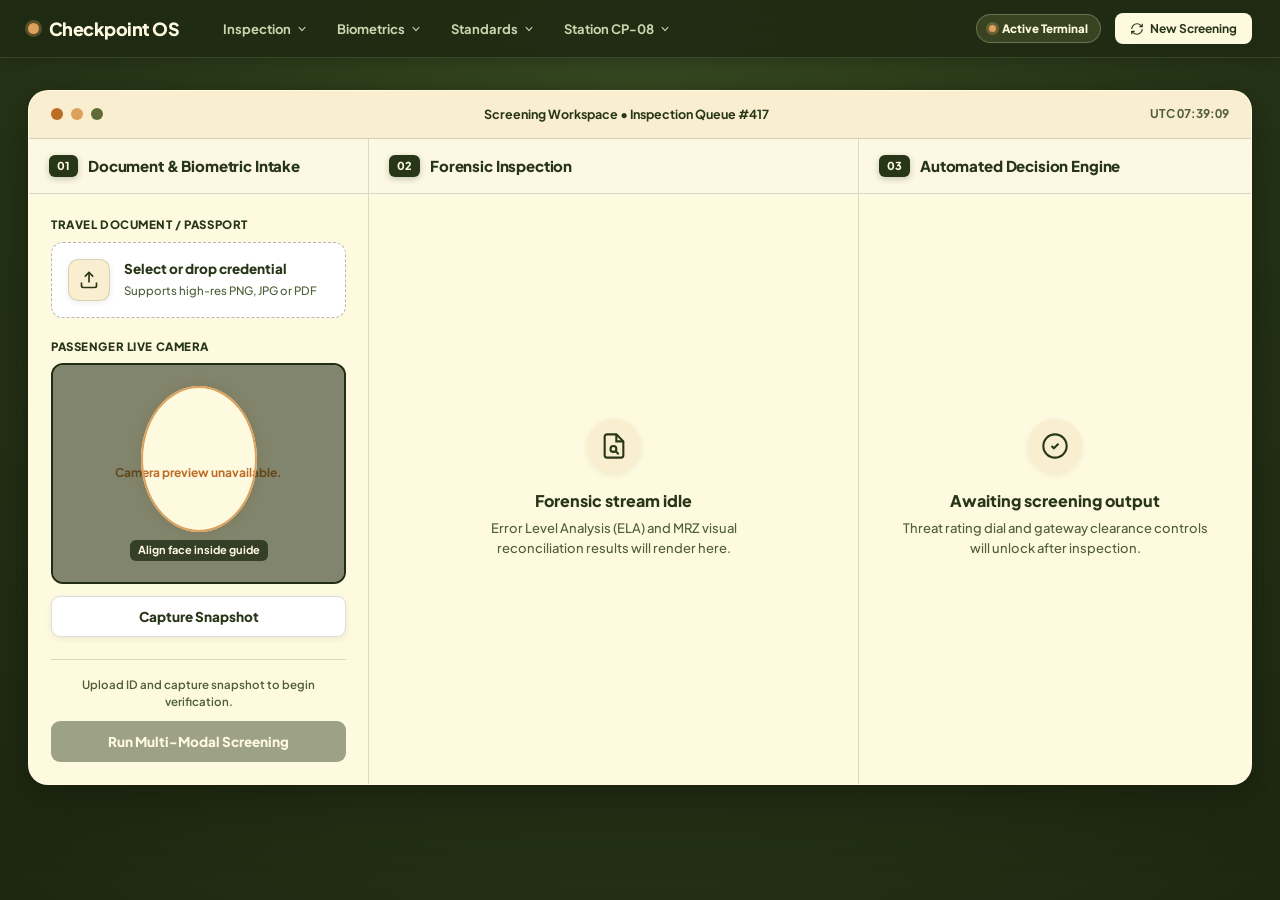
==== Frontend/index.html @ 9aca2817 "feat: initial commit for checkpointOS" ====
<!DOCTYPE html>
<html lang="en">
<head>
<meta charset="UTF-8" />
<meta name="viewport" content="width=device-width, initial-scale=1.0" />
<title>Checkpoint Identity &amp; Screening Terminal</title>
<link rel="preconnect" href="https://fonts.googleapis.com">
<link rel="preconnect" href="https://fonts.gstatic.com" crossorigin>
<link href="https://fonts.googleapis.com/css2?family=Plus+Jakarta+Sans:wght@400;500;600;700;800&display=swap" rel="stylesheet">
<link rel="stylesheet" href="style.css" />
</head>
<body>

<!-- Apple-Style Navigation Tailored to Identity Screening -->
<header class="mac-navbar">
  <div class="nav-wrapper">
    <div class="nav-left">
      <div class="terminal-brand">
        <span class="brand-badge-dot"></span>
        <span class="brand-title">Checkpoint OS</span>
      </div>

      <nav class="project-nav" aria-label="Terminal Modules">
        <!-- Dropdown 1: Inspection Engines -->
        <div class="menu-item has-flyout">
          <button class="menu-trigger" type="button">
            Inspection
            <svg class="chevron" viewBox="0 0 20 20" fill="currentColor"><path fill-rule="evenodd" d="M5.23 7.21a.75.75 0 011.06.02L10 11.168l3.71-3.938a.75.75 0 111.08 1.04l-4.25 4.5a.75.75 0 01-1.08 0l-4.25-4.5a.75.75 0 01.02-1.06z" clip-rule="evenodd" /></svg>
          </button>
          <div class="flyout-card">
            <div class="flyout-row">
              <span class="icon-tag blue">ELA</span>
              <div>
                <strong>Error Level Analysis</strong>
                <p>Detect image splicing &amp; copy-move anomalies</p>
              </div>
            </div>
            <div class="flyout-row">
              <span class="icon-tag purple">OCR</span>
              <div>
                <strong>Field Extraction</strong>
                <p>Printed text vs. MRZ visual match</p>
              </div>
            </div>
          </div>
        </div>

        <!-- Dropdown 2: Biometrics & Devices -->
        <div class="menu-item has-flyout">
          <button class="menu-trigger" type="button">
            Biometrics
            <svg class="chevron" viewBox="0 0 20 20" fill="currentColor"><path fill-rule="evenodd" d="M5.23 7.21a.75.75 0 011.06.02L10 11.168l3.71-3.938a.75.75 0 111.08 1.04l-4.25 4.5a.75.75 0 01-1.08 0l-4.25-4.5a.75.75 0 01.02-1.06z" clip-rule="evenodd" /></svg>
          </button>
          <div class="flyout-card">
            <div class="flyout-row">
              <span class="icon-tag green">FAC</span>
              <div>
                <strong>Face Matching 1:1</strong>
                <p>Vector distance comparison to ID photo</p>
              </div>
            </div>
            <div class="flyout-row">
              <span class="icon-tag amber">CAM</span>
              <div>
                <strong>Optical Sensor</strong>
                <p>Live passenger feed &amp; guide overlay</p>
              </div>
            </div>
          </div>
        </div>

        <!-- Dropdown 3: Checkpoint Standards -->
        <div class="menu-item has-flyout">
          <button class="menu-trigger" type="button">
            Standards
            <svg class="chevron" viewBox="0 0 20 20" fill="currentColor"><path fill-rule="evenodd" d="M5.23 7.21a.75.75 0 011.06.02L10 11.168l3.71-3.938a.75.75 0 111.08 1.04l-4.25 4.5a.75.75 0 01-1.08 0l-4.25-4.5a.75.75 0 01.02-1.06z" clip-rule="evenodd" /></svg>
          </button>
          <div class="flyout-card">
            <div class="flyout-row">
              <div>
                <strong>ICAO 9303 Verification</strong>
                <p>Document structure &amp; checksum compliance</p>
              </div>
            </div>
            <div class="flyout-row">
              <div>
                <strong>Interpol Dial-In</strong>
                <p>Stolen/Lost travel document lookup simulator</p>
              </div>
            </div>
          </div>
        </div>

        <!-- Dropdown 4: Terminal Diagnostics -->
        <div class="menu-item has-flyout">
          <button class="menu-trigger" type="button">
            Station CP-08
            <svg class="chevron" viewBox="0 0 20 20" fill="currentColor"><path fill-rule="evenodd" d="M5.23 7.21a.75.75 0 011.06.02L10 11.168l3.71-3.938a.75.75 0 111.08 1.04l-4.25 4.5a.75.75 0 01-1.08 0l-4.25-4.5a.75.75 0 01.02-1.06z" clip-rule="evenodd" /></svg>
          </button>
          <div class="flyout-card">
            <div class="flyout-row">
              <div>
                <strong>Latency &amp; Engine Status</strong>
                <p>All client-side analysis heuristics ready</p>
              </div>
            </div>
          </div>
        </div>
      </nav>
    </div>

    <!-- Right-aligned System State -->
    <div class="nav-right">
      <span class="live-status"><span class="dot-pulse"></span> Active Terminal</span>
      <button id="resetBtn" class="mac-icon-btn" type="button">
        <svg viewBox="0 0 24 24" width="14" height="14" fill="none" stroke="currentColor" stroke-width="2"><path d="M3 12a9 9 0 0 1 9-9 9.75 9.75 0 0 1 6.74 2.74L21 8"/><path d="M21 3v5h-5"/><path d="M21 12a9 9 0 0 1-9 9 9.75 9.75 0 0 1-6.74-2.74L3 16"/><path d="M8 16H3v5"/></svg>
        New Screening
      </button>
    </div>
  </div>
</header>

<!-- macOS Workspace Container -->
<main class="page-frame">
  <div class="app-card">
    
    <!-- Top macOS Sub-bar -->
    <div class="card-topbar">
      <div class="lights">
        <span class="light red"></span>
        <span class="light yellow"></span>
        <span class="light green"></span>
      </div>
      <div class="session-label">Screening Workspace &bull; Inspection Queue #417</div>
      <div class="utc-clock">UTC <time id="clock">00:00:00</time></div>
    </div>

    <div class="columns-grid">

      <!-- Column 1: Intake -->
      <section class="grid-column">
        <div class="column-header">
          <span class="step-pill">01</span>
          <h2 class="column-title">Document &amp; Biometric Intake</h2>
        </div>

        <div class="column-body">
          <label class="control-label">Travel Document / Passport</label>
          <div id="dropzone" class="upload-dropzone" tabindex="0" role="button">
            <input id="fileInput" type="file" accept="image/*" hidden />
            <div class="upload-icon-circle">
              <svg viewBox="0 0 24 24" width="20" height="20" fill="none" stroke="currentColor" stroke-width="2"><path d="M21 15v4a2 2 0 0 1-2 2H5a2 2 0 0 1-2-2v-4"/><polyline points="17 8 12 3 7 8"/><line x1="12" y1="3" x2="12" y2="15"/></svg>
            </div>
            <div>
              <p id="dropzoneText" class="upload-headline">Select or drop credential</p>
              <span class="upload-sub">Supports high-res PNG, JPG or PDF</span>
              <p id="fileMeta" class="file-name-meta" hidden></p>
            </div>
          </div>

          <label class="control-label">Passenger Live Camera</label>
          <div class="camera-viewport">
            <video id="cameraVideo" autoplay playsinline muted></video>
            <img id="capturedPhoto" alt="Passenger Photo" hidden />
            <canvas id="captureCanvas" hidden></canvas>
            <div class="face-target">
              <div class="target-ring"></div>
              <span class="target-caption">Align face inside guide</span>
            </div>
            <p id="cameraMsg" class="cam-fallback" hidden></p>
          </div>

          <div class="camera-controls">
            <button id="captureBtn" class="mac-button-secondary full-width" type="button">Capture Snapshot</button>
            <button id="retakeBtn" class="mac-button-secondary full-width" type="button" hidden>Retake Snapshot</button>
          </div>

          <div class="execution-box">
            <p id="runHint" class="hint-text">Upload ID and capture snapshot to begin verification.</p>
            <button id="runBtn" class="mac-button-primary full-width" type="button" disabled>Run Multi-Modal Screening</button>
          </div>
        </div>
      </section>

      <!-- Column 2: Forensics Evidence -->
      <section class="grid-column">
        <div class="column-header">
          <span class="step-pill">02</span>
          <h2 class="column-title">Forensic Inspection</h2>
        </div>

        <div class="column-body centered">
          <div id="idlePanel" class="empty-state">
            <div class="empty-icon-wrap">
              <svg viewBox="0 0 24 24" width="28" height="28" fill="none" stroke="currentColor" stroke-width="1.8"><path d="M14 2H6a2 2 0 0 0-2 2v16a2 2 0 0 0 2 2h12a2 2 0 0 0 2-2V8z"/><polyline points="14 2 14 8 20 8"/><circle cx="11.5" cy="14.5" r="2.5"/><line x1="13.5" y1="16.5" x2="16" y2="19"/></svg>
            </div>
            <h3 class="empty-title">Forensic stream idle</h3>
            <p class="empty-desc">Error Level Analysis (ELA) and MRZ visual reconciliation results will render here.</p>
          </div>

          <div id="processingPanel" class="processing-box" hidden>
            <div class="mac-spinner"></div>
            <h4 class="processing-headline">Analyzing authenticity markers...</h4>
            <ul id="stepList" class="step-sequence"></ul>
          </div>

          <div id="resultsEvidence" class="results-box" hidden>
            <div class="evidence-card">
              <div class="evidence-hdr">
                <span>Tamper Inspection (ELA)</span>
                <span id="tamperBadge" class="status-pill-badge">—</span>
              </div>
              <div class="ela-view">
                <canvas id="elaOriginal"></canvas>
                <canvas id="elaAnalyzed"></canvas>
              </div>
            </div>

            <div class="evidence-card">
              <div class="evidence-hdr">
                <span>Visual vs. MRZ Reconciliation</span>
                <span id="icaoBadge" class="status-pill-badge">—</span>
              </div>
              <table class="data-table">
                <thead>
                  <tr><th>Field</th><th>Visual</th><th>MRZ</th><th>Status</th></tr>
                </thead>
                <tbody id="reconBody"></tbody>
              </table>
            </div>
          </div>
        </div>
      </section>

      <!-- Column 3: Decision Engine -->
      <section class="grid-column">
        <div class="column-header">
          <span class="step-pill">03</span>
          <h2 class="column-title">Automated Decision Engine</h2>
        </div>

        <div class="column-body centered">
          <div id="idleScoreState" class="empty-state">
            <div class="empty-icon-wrap">
              <svg viewBox="0 0 24 24" width="28" height="28" fill="none" stroke="currentColor" stroke-width="1.8"><circle cx="12" cy="12" r="10"/><path d="m9 12 2 2 4-4"/></svg>
            </div>
            <h3 class="empty-title">Awaiting screening output</h3>
            <p class="empty-desc">Threat rating dial and gateway clearance controls will unlock after inspection.</p>
          </div>

          <div id="activeScoreView" class="score-module" hidden>
            <div class="gauge-boundary">
              <svg class="gauge-element" viewBox="0 0 160 160">
                <circle class="gauge-back" cx="80" cy="80" r="66" />
                <circle id="gaugeArc" class="gauge-fill" cx="80" cy="80" r="66" />
              </svg>
              <div class="gauge-center-text">
                <div class="digits-row">
                  <span id="scoreNumber">0</span>
                  <span class="digits-max">/100</span>
                </div>
              </div>
            </div>

            <div id="scoreLabel" class="score-banner">LOW RISK</div>

            <div id="actionsPanel" class="button-stack">
              <button id="clearBtn" class="decision-btn btn-clear" type="button">
                Clear Traveler &bull; Open Gate
              </button>
              <button id="secondaryBtn" class="decision-btn btn-secondary" type="button">
                Refer to Secondary Inspection
              </button>
              <button id="detainBtn" class="decision-btn btn-detain" type="button">
                Detain &bull; Alert Authorities
              </button>
            </div>

            <div id="decisionRecord" class="decision-receipt" hidden>
              <p id="decisionText"></p>
              <p id="decisionTime"></p>
            </div>
          </div>
        </div>
      </section>

    </div>
  </div>
</main>

<script src="script.js"></script>
</body>
</html>
---- Frontend/style.css ----
:root {
  /* Inverted Palette Tokens */
  --palette-moss: #606c38;
  --palette-dark-moss: #283618;
  --palette-darker-moss: #1c2710;
  --palette-moss-glow: rgba(96, 108, 56, 0.35);

  --palette-cream: #fefae0;
  --palette-cream-warm: #faeed0;
  --palette-cream-card: #fcf8e3;

  --palette-ochre: #dda15e;
  --palette-ochre-glow: rgba(221, 161, 94, 0.3);

  --palette-terracotta: #bc6c25;
  --palette-terracotta-glow: rgba(188, 108, 37, 0.35);

  /* Inverted Theme Surfaces */
  --bg-card: var(--palette-cream);
  --bg-subtle: #f5eed3;
  --bg-accent: #ede3c2;
  --border-clean: rgba(40, 54, 24, 0.16);
  --border-bright: rgba(96, 108, 56, 0.3);

  /* Typography */
  --text-main: var(--palette-dark-moss);
  --text-muted: #4e5f39;
  --text-tertiary: #6b7d53;

  --font-family: 'Plus Jakarta Sans', -apple-system, BlinkMacSystemFont, 'SF Pro Display', sans-serif;
  --shadow-subtle: 0 2px 6px rgba(28, 39, 16, 0.08);
  --shadow-mac: 0 24px 60px rgba(18, 25, 10, 0.45), 0 4px 18px rgba(18, 25, 10, 0.25);
}

* {
  box-sizing: border-box;
  margin: 0;
  padding: 0;
  font-family: var(--font-family);
}

[hidden] { display: none !important; }

/* ---------------- Inverted Full-Screen Olive Background with Cream Dots ---------------- */
html, body {
  min-height: 100vh;
  width: 100%;
  background-color: var(--palette-dark-moss);
  background-image: 
    radial-gradient(circle at 50% 15%, #384b23 0%, var(--palette-dark-moss) 55%, var(--palette-darker-moss) 100%),
    radial-gradient(rgba(254, 250, 224, 0.22) 1.35px, transparent 1.35px);
  background-size: 100% 100%, 18px 18px;
  background-position: 0 0, 9px 9px;
  background-attachment: fixed;
  color: var(--text-main);
  font-size: 13.5px;
  line-height: 1.5;
  -webkit-font-smoothing: antialiased;
}

/* ---------------- Frosted Navigation Bar ---------------- */
.mac-navbar {
  position: sticky;
  top: 0;
  z-index: 1000;
  background: rgba(30, 42, 18, 0.88);
  backdrop-filter: blur(20px);
  -webkit-backdrop-filter: blur(20px);
  border-bottom: 1px solid rgba(254, 250, 224, 0.12);
  box-shadow: 0 2px 14px rgba(18, 25, 10, 0.35);
  height: 58px;
  display: flex;
  align-items: center;
}

.nav-wrapper {
  width: 100%;
  max-width: 1440px;
  margin: 0 auto;
  padding: 0 28px;
  display: flex;
  align-items: center;
  justify-content: space-between;
}

.nav-left {
  display: flex;
  align-items: center;
  gap: 32px;
}

.terminal-brand {
  display: flex;
  align-items: center;
  gap: 10px;
}

.brand-badge-dot {
  width: 11px;
  height: 11px;
  border-radius: 50%;
  background: var(--palette-ochre);
  box-shadow: 0 0 0 3px var(--palette-ochre-glow);
}

.brand-title {
  font-size: 18px;
  font-weight: 800;
  color: var(--palette-cream);
  letter-spacing: -0.03em;
}

/* Navigation Flyouts */
.project-nav {
  display: flex;
  align-items: center;
  gap: 4px;
}

.menu-item {
  position: relative;
}

.menu-trigger {
  display: flex;
  align-items: center;
  gap: 4px;
  background: none;
  border: none;
  font-size: 13px;
  font-weight: 700;
  color: #c9d6af;
  padding: 8px 12px;
  border-radius: 8px;
  cursor: pointer;
  transition: all 0.15s ease;
}

.menu-trigger:hover,
.menu-item:hover .menu-trigger {
  color: var(--palette-cream);
  background: rgba(254, 250, 224, 0.1);
}

.chevron {
  width: 14px;
  height: 14px;
  transition: transform 0.18s ease;
}

.menu-item:hover .chevron {
  transform: rotate(180deg);
}

.flyout-card {
  position: absolute;
  top: 100%;
  left: 0;
  margin-top: 6px;
  background: var(--palette-cream-card);
  border: 1px solid var(--border-bright);
  border-radius: 14px;
  box-shadow: 0 16px 38px rgba(18, 25, 10, 0.35);
  padding: 10px;
  min-width: 270px;
  opacity: 0;
  visibility: hidden;
  transform: translateY(4px);
  transition: all 0.18s ease;
  z-index: 200;
}

.menu-item:hover .flyout-card {
  opacity: 1;
  visibility: visible;
  transform: translateY(0);
}

.flyout-row {
  display: flex;
  align-items: flex-start;
  gap: 12px;
  padding: 9px 10px;
  border-radius: 10px;
  transition: background 0.15s ease;
}

.flyout-row:hover {
  background: var(--palette-cream-warm);
}

.flyout-row strong {
  display: block;
  font-size: 12.5px;
  font-weight: 700;
  color: var(--palette-dark-moss);
}

.flyout-row p {
  font-size: 11.5px;
  color: var(--text-muted);
}

.icon-tag {
  font-size: 10px;
  font-weight: 800;
  padding: 3px 7px;
  border-radius: 6px;
  margin-top: 2px;
}

.icon-tag.blue { background: rgba(96, 108, 56, 0.15); color: var(--palette-moss); }
.icon-tag.purple { background: rgba(40, 54, 24, 0.15); color: var(--palette-dark-moss); }
.icon-tag.green { background: rgba(96, 108, 56, 0.22); color: var(--palette-dark-moss); }
.icon-tag.amber { background: rgba(221, 161, 94, 0.25); color: var(--palette-terracotta); }

/* Right Status */
.nav-right {
  display: flex;
  align-items: center;
  gap: 14px;
}

.live-status {
  display: flex;
  align-items: center;
  gap: 6px;
  font-size: 11.5px;
  font-weight: 800;
  color: var(--palette-cream);
  padding: 5px 12px;
  background: rgba(96, 108, 56, 0.4);
  border: 1px solid rgba(254, 250, 224, 0.25);
  border-radius: 20px;
}

.dot-pulse {
  width: 7px;
  height: 7px;
  border-radius: 50%;
  background: var(--palette-ochre);
  box-shadow: 0 0 0 3px var(--palette-ochre-glow);
}

.mac-icon-btn {
  display: inline-flex;
  align-items: center;
  gap: 6px;
  padding: 7px 14px;
  border-radius: 8px;
  border: 1px solid rgba(254, 250, 224, 0.2);
  background: var(--palette-cream);
  color: var(--palette-dark-moss);
  font-size: 12px;
  font-weight: 700;
  cursor: pointer;
  transition: all 0.15s ease;
}

.mac-icon-btn:hover {
  background: #ffffff;
  transform: translateY(-1px);
}

/* ---------------- Layout Wrapper ---------------- */
.page-frame {
  max-width: 1440px;
  margin: 32px auto 48px;
  padding: 0 28px;
}

/* Inverted Card: Warm Cream Surface on Deep Olive */
.app-card {
  background: var(--palette-cream);
  border: 1px solid rgba(254, 250, 224, 0.35);
  border-radius: 20px;
  box-shadow: var(--shadow-mac);
  overflow: hidden;
}

.card-topbar {
  display: flex;
  align-items: center;
  justify-content: space-between;
  padding: 14px 22px;
  background: var(--palette-cream-warm);
  border-bottom: 1px solid var(--border-clean);
}

.lights { display: flex; gap: 8px; }
.light { width: 12px; height: 12px; border-radius: 50%; display: block; }
.light.red { background: var(--palette-terracotta); }
.light.yellow { background: var(--palette-ochre); }
.light.green { background: var(--palette-moss); }

.session-label { font-size: 12.5px; font-weight: 700; color: var(--palette-dark-moss); }
.utc-clock { font-size: 12px; font-weight: 700; color: var(--text-muted); font-variant-numeric: tabular-nums; }

/* 3 Columns Grid */
.columns-grid {
  display: grid;
  grid-template-columns: 340px 1.25fr 1fr;
  min-height: 640px;
}

@media (max-width: 1100px) {
  .columns-grid { grid-template-columns: 1fr; }
  .page-frame { padding: 0 16px; margin: 16px auto; }
}

.grid-column {
  border-right: 1px solid var(--border-clean);
  display: flex;
  flex-direction: column;
}

.grid-column:last-child { border-right: none; }

.column-header {
  padding: 16px 20px;
  background: var(--palette-cream-card);
  border-bottom: 1px solid var(--border-clean);
  display: flex;
  align-items: center;
  gap: 10px;
}

.step-pill {
  font-size: 11px;
  font-weight: 800;
  color: var(--palette-cream);
  background: var(--palette-dark-moss);
  padding: 3px 8px;
  border-radius: 6px;
  box-shadow: 0 2px 6px rgba(40, 54, 24, 0.25);
}

.column-title {
  font-size: 15px;
  font-weight: 800;
  color: var(--palette-dark-moss);
  letter-spacing: -0.01em;
}

.column-body {
  padding: 22px;
  display: flex;
  flex-direction: column;
  flex: 1;
}

.column-body.centered {
  align-items: center;
  justify-content: center;
  text-align: center;
}

.control-label {
  display: block;
  font-size: 11.5px;
  font-weight: 800;
  color: var(--palette-dark-moss);
  text-transform: uppercase;
  letter-spacing: 0.05em;
  margin-bottom: 8px;
}

/* ---------------- Column 1: Intake ---------------- */
.upload-dropzone {
  display: flex;
  align-items: center;
  gap: 14px;
  padding: 16px;
  border: 1.5px dashed rgba(40, 54, 24, 0.35);
  border-radius: 12px;
  background: #ffffff;
  cursor: pointer;
  margin-bottom: 20px;
  transition: all 0.2s ease;
}

.upload-dropzone:hover {
  border-color: var(--palette-moss);
  background: var(--palette-cream-warm);
  box-shadow: 0 0 0 4px var(--palette-moss-glow);
  transform: translateY(-1px);
}

.upload-icon-circle {
  width: 42px;
  height: 42px;
  border-radius: 10px;
  background: var(--palette-cream-warm);
  border: 1px solid var(--border-clean);
  display: flex;
  align-items: center;
  justify-content: center;
  color: var(--palette-dark-moss);
  box-shadow: var(--shadow-subtle);
  flex-shrink: 0;
}

.upload-headline { font-size: 13.5px; font-weight: 800; color: var(--palette-dark-moss); }
.upload-sub { font-size: 11.5px; color: var(--text-muted); font-weight: 500; }
.file-name-meta { font-size: 11.5px; font-weight: 700; color: var(--palette-terracotta); margin-top: 3px; }

.camera-viewport {
  position: relative;
  width: 100%;
  aspect-ratio: 4 / 3;
  border-radius: 12px;
  background: var(--palette-darker-moss);
  border: 2px solid rgba(40, 54, 24, 0.4);
  overflow: hidden;
  display: flex;
  align-items: center;
  justify-content: center;
}

.camera-viewport video,
.camera-viewport img {
  position: absolute;
  inset: 0;
  width: 100%;
  height: 100%;
  object-fit: cover;
}

.face-target {
  position: relative;
  z-index: 2;
  display: flex;
  flex-direction: column;
  align-items: center;
  gap: 8px;
}

.target-ring {
  width: 116px;
  height: 146px;
  border: 2.5px solid var(--palette-ochre);
  border-radius: 50%;
  box-shadow: 0 0 0 9999px rgba(28, 39, 16, 0.55), 0 0 16px var(--palette-ochre-glow);
}

.target-caption {
  font-size: 11px;
  font-weight: 700;
  color: var(--palette-cream);
  background: rgba(28, 39, 16, 0.75);
  padding: 2px 8px;
  border-radius: 6px;
}

.cam-fallback {
  position: absolute;
  inset: 0;
  background: var(--palette-cream);
  color: var(--palette-terracotta);
  font-size: 12px;
  font-weight: 700;
  display: flex;
  align-items: center;
  justify-content: center;
  padding: 16px;
}

.camera-controls { margin-top: 12px; margin-bottom: auto; }

.execution-box {
  margin-top: 22px;
  padding-top: 16px;
  border-top: 1px solid var(--border-clean);
}

.hint-text {
  font-size: 11.5px;
  font-weight: 600;
  color: var(--text-muted);
  margin-bottom: 10px;
  text-align: center;
}

.full-width { width: 100%; }

.mac-button-primary,
.mac-button-secondary {
  padding: 11px 18px;
  border-radius: 9px;
  font-size: 13.5px;
  font-weight: 800;
  cursor: pointer;
  transition: all 0.18s ease;
  border: 1px solid transparent;
}

.mac-button-primary { 
  background: var(--palette-dark-moss);
  color: var(--palette-cream);
  box-shadow: 0 4px 14px rgba(40, 54, 24, 0.3);
}
.mac-button-primary:hover:not(:disabled) { 
  background: var(--palette-moss);
  transform: translateY(-1px);
}
.mac-button-primary:disabled { 
  opacity: 0.45; 
  cursor: not-allowed;
  box-shadow: none;
}

.mac-button-secondary { 
  background: #ffffff; 
  border-color: var(--border-clean); 
  color: var(--palette-dark-moss); 
  box-shadow: var(--shadow-subtle);
}
.mac-button-secondary:hover { 
  background: var(--palette-cream-warm);
  border-color: var(--palette-ochre);
}

/* ---------------- Column 2: Forensics ---------------- */
.empty-state {
  display: flex;
  flex-direction: column;
  align-items: center;
  max-width: 320px;
}

.empty-icon-wrap {
  width: 54px;
  height: 54px;
  border-radius: 50%;
  background: var(--palette-cream-warm);
  color: var(--palette-dark-moss);
  display: flex;
  align-items: center;
  justify-content: center;
  margin-bottom: 16px;
  box-shadow: var(--shadow-subtle);
}

.empty-title { font-size: 16px; font-weight: 800; color: var(--palette-dark-moss); margin-bottom: 6px; }
.empty-desc { font-size: 13px; color: var(--text-muted); line-height: 1.5; font-weight: 500; }

.processing-box { width: 100%; display: flex; flex-direction: column; align-items: center; }
.mac-spinner {
  width: 32px;
  height: 32px;
  border: 3.5px solid rgba(40, 54, 24, 0.2);
  border-top-color: var(--palette-dark-moss);
  border-radius: 50%;
  animation: spin 0.8s linear infinite;
  margin-bottom: 14px;
}
@keyframes spin { to { transform: rotate(360deg); } }

.processing-headline { font-size: 14px; font-weight: 800; color: var(--palette-dark-moss); margin-bottom: 14px; }
.step-sequence { list-style: none; display: flex; flex-direction: column; gap: 9px; text-align: left; }
.step-sequence li { font-size: 12.5px; color: var(--text-muted); display: flex; align-items: center; gap: 8px; font-weight: 600; }
.step-sequence li.is-active { color: var(--palette-terracotta); font-weight: 800; }
.step-sequence li.is-done { color: var(--palette-dark-moss); font-weight: 700; }

.results-box { width: 100%; text-align: left; }
.evidence-card {
  background: #ffffff;
  border: 1px solid var(--border-clean);
  border-radius: 12px;
  padding: 14px;
  margin-bottom: 12px;
  box-shadow: var(--shadow-subtle);
}

.evidence-hdr {
  display: flex;
  justify-content: space-between;
  align-items: center;
  font-size: 12.5px;
  font-weight: 800;
  color: var(--palette-dark-moss);
  margin-bottom: 10px;
}

.ela-view { display: grid; grid-template-columns: 1fr 1fr; gap: 10px; }
.ela-view canvas { width: 100%; border-radius: 8px; border: 1.5px solid var(--border-clean); background: var(--palette-darker-moss); }

.data-table { width: 100%; border-collapse: collapse; font-size: 12px; }
.data-table th, .data-table td { padding: 8px 10px; text-align: left; border-bottom: 1px solid var(--border-clean); }
.data-table th { color: var(--text-muted); font-size: 11px; font-weight: 800; text-transform: uppercase; }

.status-pill-badge { padding: 3px 10px; border-radius: 20px; font-size: 11px; font-weight: 800; }
.badge--clear { background: var(--palette-cream-warm); color: var(--palette-dark-moss); border: 1px solid var(--border-clean); }
.badge--critical { background: #fae4d7; color: var(--palette-terracotta); border: 1px solid rgba(188, 108, 37, 0.35); }

/* ---------------- Column 3: Gauge & Decision Controls ---------------- */
.score-module {
  display: flex;
  flex-direction: column;
  align-items: center;
  width: 100%;
  max-width: 320px;
  margin: 0 auto;
}

.gauge-boundary {
  position: relative;
  width: 165px;
  height: 165px;
  display: flex;
  align-items: center;
  justify-content: center;
  margin-top: 4px;
}

.gauge-element { width: 100%; height: 100%; transform: rotate(-90deg); }
.gauge-back { fill: none; stroke: rgba(40, 54, 24, 0.12); stroke-width: 11; }
.gauge-fill {
  fill: none; stroke: var(--palette-dark-moss); stroke-width: 11; stroke-linecap: round;
  stroke-dasharray: 414.69; stroke-dashoffset: 414.69; transition: stroke-dashoffset 0.8s ease, stroke 0.3s ease;
}

.gauge-center-text {
  position: absolute;
  inset: 0;
  display: flex;
  align-items: center;
  justify-content: center;
  pointer-events: none;
}

.digits-row { display: flex; align-items: baseline; justify-content: center; }
#scoreNumber { font-size: 46px; font-weight: 800; color: var(--palette-dark-moss); line-height: 1; letter-spacing: -0.04em; }
.digits-max { font-size: 14px; font-weight: 700; color: var(--text-tertiary); margin-left: 2px; }

.score-banner {
  font-size: 14px;
  font-weight: 800;
  letter-spacing: 0.06em;
  text-transform: uppercase;
  margin: 16px 0 20px;
  padding: 4px 14px;
  border-radius: 20px;
  background: var(--palette-cream-warm);
}

.button-stack { display: flex; flex-direction: column; gap: 9px; width: 100%; }

.decision-btn {
  width: 100%;
  padding: 13px 18px;
  border-radius: 10px;
  font-size: 13.5px;
  font-weight: 800;
  cursor: pointer;
  transition: all 0.18s ease;
  border: 1.5px solid transparent;
}

.btn-clear { 
  background: var(--palette-dark-moss); 
  color: var(--palette-cream); 
}
.btn-clear:hover { 
  background: var(--palette-moss); 
  transform: translateY(-1px);
}

.btn-secondary { 
  background: var(--palette-ochre); 
  color: #ffffff; 
}
.btn-secondary:hover { 
  background: #c88f50; 
  transform: translateY(-1px);
}

.btn-detain { 
  background: var(--palette-terracotta); 
  color: #ffffff; 
}
.btn-detain:hover { 
  background: #9d5415; 
  transform: translateY(-1px);
}

.decision-receipt {
  margin-top: 16px;
  padding: 12px;
  background: var(--palette-cream-warm);
  border: 1px solid var(--border-clean);
  border-radius: 10px;
  width: 100%;
  text-align: center;
}

#decisionText { font-size: 13px; font-weight: 800; color: var(--palette-dark-moss); }
#decisionTime { font-size: 11px; font-weight: 600; color: var(--text-muted); margin-top: 2px; }
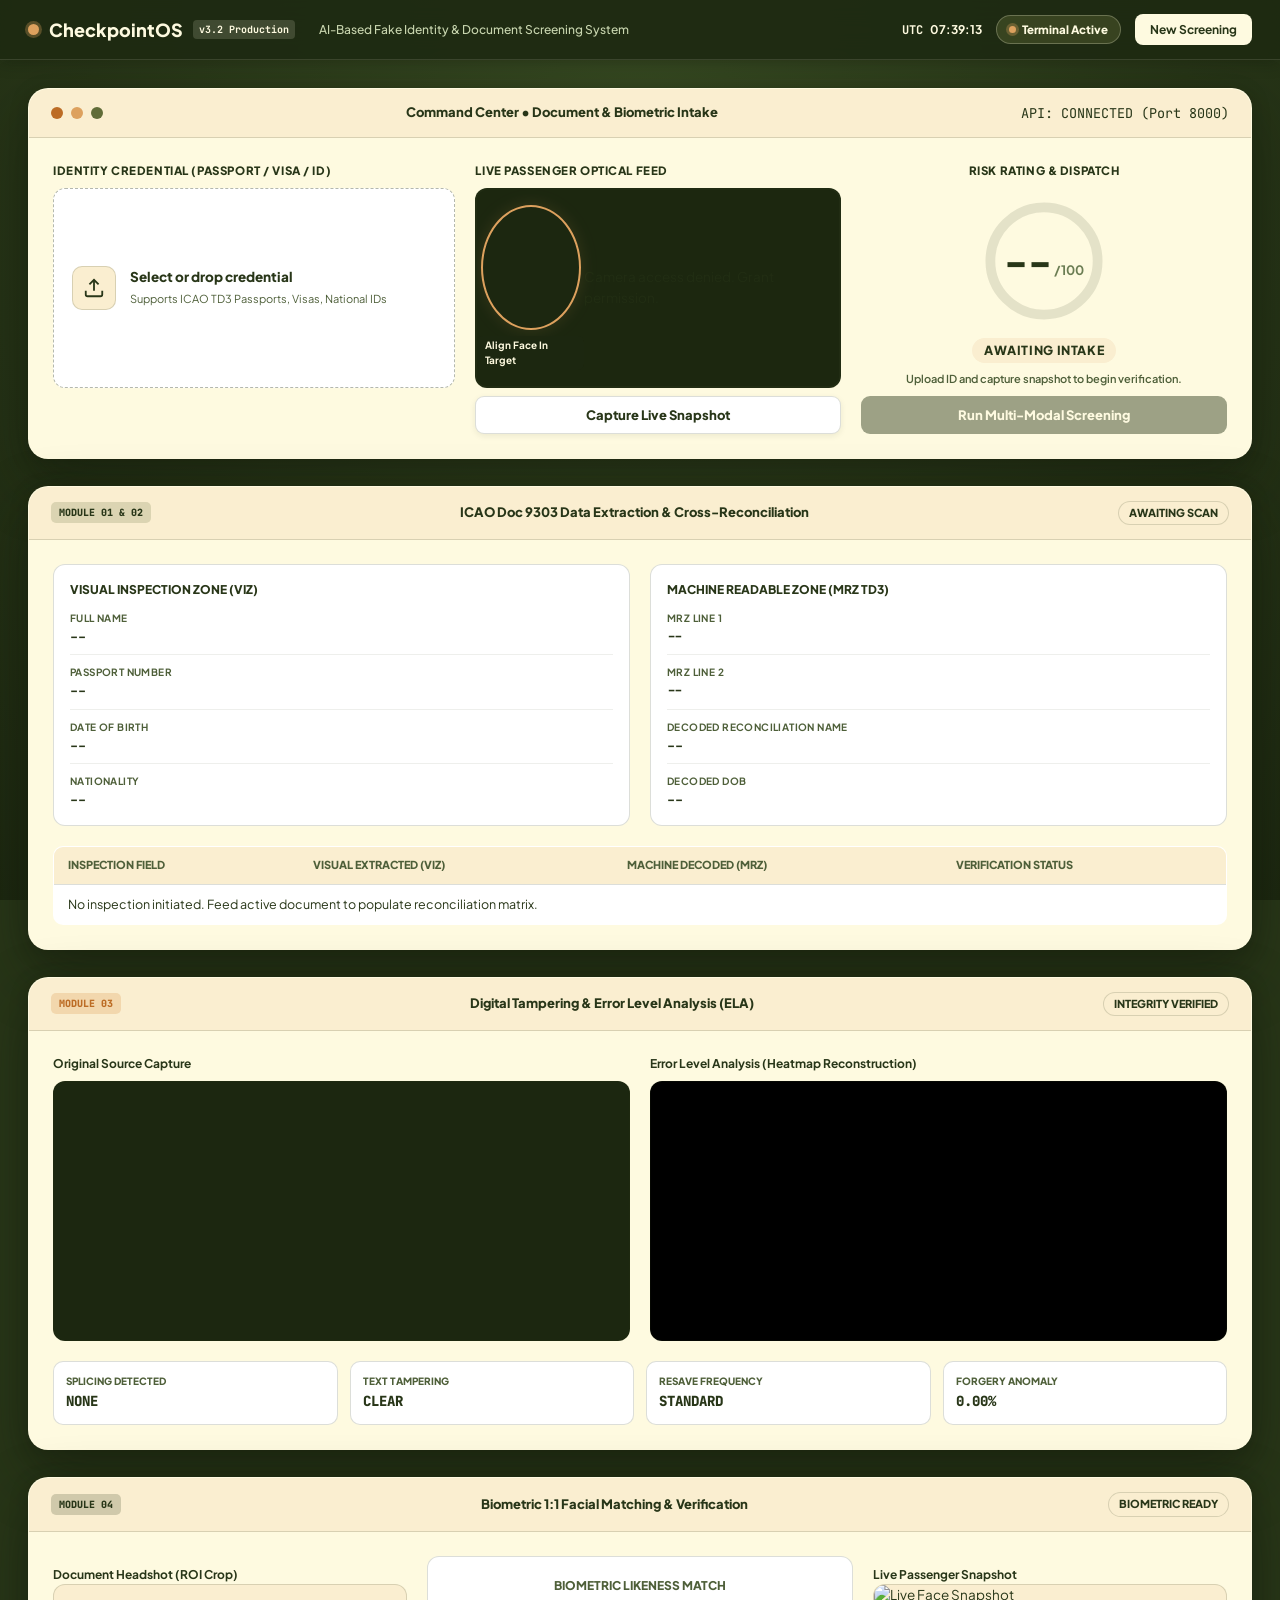
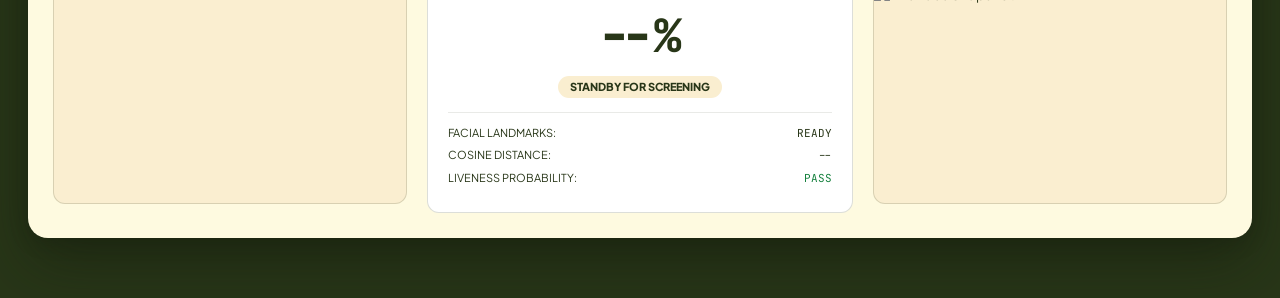
==== commit 32e2c1d4: "feat: expand UI to dedicated full-width workstations for all 4 screening modules" ====
--- a/Frontend/index.html
+++ b/Frontend/index.html
@@ -1,291 +1,294 @@
 <!DOCTYPE html>
 <html lang="en">
 <head>
-<meta charset="UTF-8" />
-<meta name="viewport" content="width=device-width, initial-scale=1.0" />
-<title>Checkpoint Identity &amp; Screening Terminal</title>
-<link rel="preconnect" href="https://fonts.googleapis.com">
-<link rel="preconnect" href="https://fonts.gstatic.com" crossorigin>
-<link href="https://fonts.googleapis.com/css2?family=Plus+Jakarta+Sans:wght@400;500;600;700;800&display=swap" rel="stylesheet">
-<link rel="stylesheet" href="style.css" />
+  <meta charset="UTF-8" />
+  <meta name="viewport" content="width=device-width, initial-scale=1.0" />
+  <title>CheckpointOS — Multi-Modal Document & Biometric Screening Terminal</title>
+  <link rel="preconnect" href="https://fonts.googleapis.com">
+  <link rel="preconnect" href="https://fonts.gstatic.com" crossorigin>
+  <link href="https://fonts.googleapis.com/css2?family=JetBrains+Mono:wght@400;600;700&family=Plus+Jakarta+Sans:wght@400;500;600;700;800&display=swap" rel="stylesheet">
+  <link rel="stylesheet" href="style.css" />
 </head>
 <body>
 
-<!-- Apple-Style Navigation Tailored to Identity Screening -->
+<!-- Navigation Header -->
 <header class="mac-navbar">
   <div class="nav-wrapper">
     <div class="nav-left">
       <div class="terminal-brand">
         <span class="brand-badge-dot"></span>
-        <span class="brand-title">Checkpoint OS</span>
-      </div>
-
-      <nav class="project-nav" aria-label="Terminal Modules">
-        <!-- Dropdown 1: Inspection Engines -->
-        <div class="menu-item has-flyout">
-          <button class="menu-trigger" type="button">
-            Inspection
-            <svg class="chevron" viewBox="0 0 20 20" fill="currentColor"><path fill-rule="evenodd" d="M5.23 7.21a.75.75 0 011.06.02L10 11.168l3.71-3.938a.75.75 0 111.08 1.04l-4.25 4.5a.75.75 0 01-1.08 0l-4.25-4.5a.75.75 0 01.02-1.06z" clip-rule="evenodd" /></svg>
-          </button>
-          <div class="flyout-card">
-            <div class="flyout-row">
-              <span class="icon-tag blue">ELA</span>
-              <div>
-                <strong>Error Level Analysis</strong>
-                <p>Detect image splicing &amp; copy-move anomalies</p>
-              </div>
-            </div>
-            <div class="flyout-row">
-              <span class="icon-tag purple">OCR</span>
-              <div>
-                <strong>Field Extraction</strong>
-                <p>Printed text vs. MRZ visual match</p>
-              </div>
-            </div>
-          </div>
-        </div>
-
-        <!-- Dropdown 2: Biometrics & Devices -->
-        <div class="menu-item has-flyout">
-          <button class="menu-trigger" type="button">
-            Biometrics
-            <svg class="chevron" viewBox="0 0 20 20" fill="currentColor"><path fill-rule="evenodd" d="M5.23 7.21a.75.75 0 011.06.02L10 11.168l3.71-3.938a.75.75 0 111.08 1.04l-4.25 4.5a.75.75 0 01-1.08 0l-4.25-4.5a.75.75 0 01.02-1.06z" clip-rule="evenodd" /></svg>
-          </button>
-          <div class="flyout-card">
-            <div class="flyout-row">
-              <span class="icon-tag green">FAC</span>
-              <div>
-                <strong>Face Matching 1:1</strong>
-                <p>Vector distance comparison to ID photo</p>
-              </div>
-            </div>
-            <div class="flyout-row">
-              <span class="icon-tag amber">CAM</span>
-              <div>
-                <strong>Optical Sensor</strong>
-                <p>Live passenger feed &amp; guide overlay</p>
-              </div>
-            </div>
-          </div>
-        </div>
-
-        <!-- Dropdown 3: Checkpoint Standards -->
-        <div class="menu-item has-flyout">
-          <button class="menu-trigger" type="button">
-            Standards
-            <svg class="chevron" viewBox="0 0 20 20" fill="currentColor"><path fill-rule="evenodd" d="M5.23 7.21a.75.75 0 011.06.02L10 11.168l3.71-3.938a.75.75 0 111.08 1.04l-4.25 4.5a.75.75 0 01-1.08 0l-4.25-4.5a.75.75 0 01.02-1.06z" clip-rule="evenodd" /></svg>
-          </button>
-          <div class="flyout-card">
-            <div class="flyout-row">
-              <div>
-                <strong>ICAO 9303 Verification</strong>
-                <p>Document structure &amp; checksum compliance</p>
-              </div>
-            </div>
-            <div class="flyout-row">
-              <div>
-                <strong>Interpol Dial-In</strong>
-                <p>Stolen/Lost travel document lookup simulator</p>
-              </div>
-            </div>
-          </div>
-        </div>
-
-        <!-- Dropdown 4: Terminal Diagnostics -->
-        <div class="menu-item has-flyout">
-          <button class="menu-trigger" type="button">
-            Station CP-08
-            <svg class="chevron" viewBox="0 0 20 20" fill="currentColor"><path fill-rule="evenodd" d="M5.23 7.21a.75.75 0 011.06.02L10 11.168l3.71-3.938a.75.75 0 111.08 1.04l-4.25 4.5a.75.75 0 01-1.08 0l-4.25-4.5a.75.75 0 01.02-1.06z" clip-rule="evenodd" /></svg>
-          </button>
-          <div class="flyout-card">
-            <div class="flyout-row">
-              <div>
-                <strong>Latency &amp; Engine Status</strong>
-                <p>All client-side analysis heuristics ready</p>
-              </div>
-            </div>
-          </div>
-        </div>
+        <span class="brand-title">CheckpointOS</span>
+        <span class="badge-version">v3.2 Production</span>
+      </div>
+      <nav class="project-nav">
+        <span class="nav-subtitle">AI-Based Fake Identity &amp; Document Screening System</span>
       </nav>
     </div>
 
-    <!-- Right-aligned System State -->
     <div class="nav-right">
-      <span class="live-status"><span class="dot-pulse"></span> Active Terminal</span>
-      <button id="resetBtn" class="mac-icon-btn" type="button">
-        <svg viewBox="0 0 24 24" width="14" height="14" fill="none" stroke="currentColor" stroke-width="2"><path d="M3 12a9 9 0 0 1 9-9 9.75 9.75 0 0 1 6.74 2.74L21 8"/><path d="M21 3v5h-5"/><path d="M21 12a9 9 0 0 1-9 9 9.75 9.75 0 0 1-6.74-2.74L3 16"/><path d="M8 16H3v5"/></svg>
-        New Screening
-      </button>
+      <div class="utc-clock">UTC <time id="clock">00:00:00</time></div>
+      <span class="live-status"><span class="dot-pulse"></span> Terminal Active</span>
+      <button id="resetBtn" class="mac-icon-btn" type="button">New Screening</button>
     </div>
   </div>
 </header>
 
-<!-- macOS Workspace Container -->
-<main class="page-frame">
-  <div class="app-card">
-    
-    <!-- Top macOS Sub-bar -->
+<main class="page-frame space-y-8">
+
+  <!-- ================= INTAKE & MASTER COMMAND HUD ================= -->
+  <section class="app-card">
     <div class="card-topbar">
       <div class="lights">
         <span class="light red"></span>
         <span class="light yellow"></span>
         <span class="light green"></span>
       </div>
-      <div class="session-label">Screening Workspace &bull; Inspection Queue #417</div>
-      <div class="utc-clock">UTC <time id="clock">00:00:00</time></div>
-    </div>
-
-    <div class="columns-grid">
-
-      <!-- Column 1: Intake -->
-      <section class="grid-column">
-        <div class="column-header">
-          <span class="step-pill">01</span>
-          <h2 class="column-title">Document &amp; Biometric Intake</h2>
-        </div>
-
-        <div class="column-body">
-          <label class="control-label">Travel Document / Passport</label>
-          <div id="dropzone" class="upload-dropzone" tabindex="0" role="button">
-            <input id="fileInput" type="file" accept="image/*" hidden />
-            <div class="upload-icon-circle">
-              <svg viewBox="0 0 24 24" width="20" height="20" fill="none" stroke="currentColor" stroke-width="2"><path d="M21 15v4a2 2 0 0 1-2 2H5a2 2 0 0 1-2-2v-4"/><polyline points="17 8 12 3 7 8"/><line x1="12" y1="3" x2="12" y2="15"/></svg>
-            </div>
-            <div>
-              <p id="dropzoneText" class="upload-headline">Select or drop credential</p>
-              <span class="upload-sub">Supports high-res PNG, JPG or PDF</span>
-              <p id="fileMeta" class="file-name-meta" hidden></p>
-            </div>
-          </div>
-
-          <label class="control-label">Passenger Live Camera</label>
-          <div class="camera-viewport">
-            <video id="cameraVideo" autoplay playsinline muted></video>
-            <img id="capturedPhoto" alt="Passenger Photo" hidden />
-            <canvas id="captureCanvas" hidden></canvas>
-            <div class="face-target">
-              <div class="target-ring"></div>
-              <span class="target-caption">Align face inside guide</span>
-            </div>
-            <p id="cameraMsg" class="cam-fallback" hidden></p>
-          </div>
-
-          <div class="camera-controls">
-            <button id="captureBtn" class="mac-button-secondary full-width" type="button">Capture Snapshot</button>
-            <button id="retakeBtn" class="mac-button-secondary full-width" type="button" hidden>Retake Snapshot</button>
-          </div>
-
-          <div class="execution-box">
-            <p id="runHint" class="hint-text">Upload ID and capture snapshot to begin verification.</p>
-            <button id="runBtn" class="mac-button-primary full-width" type="button" disabled>Run Multi-Modal Screening</button>
-          </div>
-        </div>
-      </section>
-
-      <!-- Column 2: Forensics Evidence -->
-      <section class="grid-column">
-        <div class="column-header">
-          <span class="step-pill">02</span>
-          <h2 class="column-title">Forensic Inspection</h2>
-        </div>
-
-        <div class="column-body centered">
-          <div id="idlePanel" class="empty-state">
-            <div class="empty-icon-wrap">
-              <svg viewBox="0 0 24 24" width="28" height="28" fill="none" stroke="currentColor" stroke-width="1.8"><path d="M14 2H6a2 2 0 0 0-2 2v16a2 2 0 0 0 2 2h12a2 2 0 0 0 2-2V8z"/><polyline points="14 2 14 8 20 8"/><circle cx="11.5" cy="14.5" r="2.5"/><line x1="13.5" y1="16.5" x2="16" y2="19"/></svg>
-            </div>
-            <h3 class="empty-title">Forensic stream idle</h3>
-            <p class="empty-desc">Error Level Analysis (ELA) and MRZ visual reconciliation results will render here.</p>
-          </div>
-
-          <div id="processingPanel" class="processing-box" hidden>
-            <div class="mac-spinner"></div>
-            <h4 class="processing-headline">Analyzing authenticity markers...</h4>
-            <ul id="stepList" class="step-sequence"></ul>
-          </div>
-
-          <div id="resultsEvidence" class="results-box" hidden>
-            <div class="evidence-card">
-              <div class="evidence-hdr">
-                <span>Tamper Inspection (ELA)</span>
-                <span id="tamperBadge" class="status-pill-badge">—</span>
-              </div>
-              <div class="ela-view">
-                <canvas id="elaOriginal"></canvas>
-                <canvas id="elaAnalyzed"></canvas>
-              </div>
-            </div>
-
-            <div class="evidence-card">
-              <div class="evidence-hdr">
-                <span>Visual vs. MRZ Reconciliation</span>
-                <span id="icaoBadge" class="status-pill-badge">—</span>
-              </div>
-              <table class="data-table">
-                <thead>
-                  <tr><th>Field</th><th>Visual</th><th>MRZ</th><th>Status</th></tr>
-                </thead>
-                <tbody id="reconBody"></tbody>
-              </table>
-            </div>
-          </div>
-        </div>
-      </section>
-
-      <!-- Column 3: Decision Engine -->
-      <section class="grid-column">
-        <div class="column-header">
-          <span class="step-pill">03</span>
-          <h2 class="column-title">Automated Decision Engine</h2>
-        </div>
-
-        <div class="column-body centered">
-          <div id="idleScoreState" class="empty-state">
-            <div class="empty-icon-wrap">
-              <svg viewBox="0 0 24 24" width="28" height="28" fill="none" stroke="currentColor" stroke-width="1.8"><circle cx="12" cy="12" r="10"/><path d="m9 12 2 2 4-4"/></svg>
-            </div>
-            <h3 class="empty-title">Awaiting screening output</h3>
-            <p class="empty-desc">Threat rating dial and gateway clearance controls will unlock after inspection.</p>
-          </div>
-
-          <div id="activeScoreView" class="score-module" hidden>
-            <div class="gauge-boundary">
-              <svg class="gauge-element" viewBox="0 0 160 160">
-                <circle class="gauge-back" cx="80" cy="80" r="66" />
-                <circle id="gaugeArc" class="gauge-fill" cx="80" cy="80" r="66" />
-              </svg>
-              <div class="gauge-center-text">
-                <div class="digits-row">
-                  <span id="scoreNumber">0</span>
-                  <span class="digits-max">/100</span>
-                </div>
-              </div>
-            </div>
-
-            <div id="scoreLabel" class="score-banner">LOW RISK</div>
-
-            <div id="actionsPanel" class="button-stack">
-              <button id="clearBtn" class="decision-btn btn-clear" type="button">
-                Clear Traveler &bull; Open Gate
-              </button>
-              <button id="secondaryBtn" class="decision-btn btn-secondary" type="button">
-                Refer to Secondary Inspection
-              </button>
-              <button id="detainBtn" class="decision-btn btn-detain" type="button">
-                Detain &bull; Alert Authorities
-              </button>
-            </div>
-
-            <div id="decisionRecord" class="decision-receipt" hidden>
-              <p id="decisionText"></p>
-              <p id="decisionTime"></p>
-            </div>
-          </div>
-        </div>
-      </section>
-
-    </div>
-  </div>
+      <div class="session-label">Command Center &bull; Document &amp; Biometric Intake</div>
+      <div id="connectionStatus" class="mono text-xs text-muted">API: CONNECTED (Port 8000)</div>
+    </div>
+
+    <div class="intake-grid">
+      <!-- File Upload Dropzone -->
+      <div class="intake-panel">
+        <label class="control-label">Identity Credential (Passport / Visa / ID)</label>
+        <div id="dropzone" class="upload-dropzone" tabindex="0" role="button">
+          <input id="fileInput" type="file" accept="image/*" hidden />
+          <div class="upload-icon-circle">
+            <svg viewBox="0 0 24 24" width="22" height="22" fill="none" stroke="currentColor" stroke-width="2"><path d="M21 15v4a2 2 0 0 1-2 2H5a2 2 0 0 1-2-2v-4"/><polyline points="17 8 12 3 7 8"/><line x1="12" y1="3" x2="12" y2="15"/></svg>
+          </div>
+          <div>
+            <p id="dropzoneText" class="upload-headline">Select or drop credential</p>
+            <span class="upload-sub">Supports ICAO TD3 Passports, Visas, National IDs</span>
+            <p id="fileMeta" class="file-name-meta" hidden></p>
+          </div>
+        </div>
+      </div>
+
+      <!-- Live Facial Optical Camera -->
+      <div class="intake-panel">
+        <label class="control-label">Live Passenger Optical Feed</label>
+        <div class="camera-viewport">
+          <video id="cameraVideo" autoplay playsinline muted></video>
+          <img id="capturedPhoto" alt="Captured Passenger" hidden />
+          <canvas id="captureCanvas" hidden></canvas>
+          <div id="faceTargetGuide" class="face-target">
+            <div class="target-ring"></div>
+            <span class="target-caption">Align Face In Target</span>
+          </div>
+          <p id="cameraMsg" class="cam-fallback" hidden></p>
+        </div>
+        <div class="camera-controls">
+          <button id="captureBtn" class="mac-button-secondary full-width" type="button">Capture Live Snapshot</button>
+          <button id="retakeBtn" class="mac-button-secondary full-width" type="button" hidden>Retake Snapshot</button>
+        </div>
+      </div>
+
+      <!-- Scoring & Execution Actions -->
+      <div class="intake-panel score-column">
+        <label class="control-label">Risk Rating &amp; Dispatch</label>
+        
+        <div class="gauge-boundary">
+          <svg class="gauge-element" viewBox="0 0 160 160">
+            <circle class="gauge-back" cx="80" cy="80" r="66" />
+            <circle id="gaugeArc" class="gauge-fill" cx="80" cy="80" r="66" />
+          </svg>
+          <div class="gauge-center-text">
+            <div class="digits-row">
+              <span id="scoreNumber">--</span>
+              <span class="digits-max">/100</span>
+            </div>
+          </div>
+        </div>
+
+        <div id="scoreLabel" class="score-banner">AWAITING INTAKE</div>
+
+        <div class="execution-box full-width">
+          <p id="runHint" class="hint-text">Upload ID and capture snapshot to begin verification.</p>
+          <button id="runBtn" class="mac-button-primary full-width" type="button" disabled>Run Multi-Modal Screening</button>
+        </div>
+
+        <div id="actionsPanel" class="button-stack full-width mt-4" hidden>
+          <button id="clearBtn" class="decision-btn btn-clear" type="button">Approve &bull; Clear Gate</button>
+          <button id="secondaryBtn" class="decision-btn btn-secondary" type="button">Refer Secondary Check</button>
+          <button id="detainBtn" class="decision-btn btn-detain" type="button">Detain &bull; Forgery Alert</button>
+        </div>
+
+        <div id="decisionRecord" class="decision-receipt full-width" hidden>
+          <p id="decisionText"></p>
+          <p id="decisionTime"></p>
+        </div>
+      </div>
+    </div>
+  </section>
+
+  <!-- ================= MODULE 1 & 2: RECONCILIATION & VALIDATION WORKSTATION ================= -->
+  <section class="app-card module-card">
+    <div class="card-topbar">
+      <div class="module-tag blue">MODULE 01 &amp; 02</div>
+      <div class="session-label">ICAO Doc 9303 Data Extraction &amp; Cross-Reconciliation</div>
+      <span id="icaoBadge" class="status-pill-badge badge--clear">AWAITING SCAN</span>
+    </div>
+    
+    <div class="card-inner-padding">
+      <div class="telemetry-grid">
+        <!-- VIZ Extraction Column -->
+        <div class="telemetry-block">
+          <div class="telemetry-hdr">Visual Inspection Zone (VIZ)</div>
+          <div class="field-item">
+            <span class="field-label">FULL NAME</span>
+            <span id="vizName" class="field-value">--</span>
+          </div>
+          <div class="field-item">
+            <span class="field-label">PASSPORT NUMBER</span>
+            <span id="vizPass" class="field-value">--</span>
+          </div>
+          <div class="field-item">
+            <span class="field-label">DATE OF BIRTH</span>
+            <span id="vizDob" class="field-value">--</span>
+          </div>
+          <div class="field-item">
+            <span class="field-label">NATIONALITY</span>
+            <span id="vizNat" class="field-value">--</span>
+          </div>
+        </div>
+
+        <!-- MRZ Stream Column -->
+        <div class="telemetry-block">
+          <div class="telemetry-hdr">Machine Readable Zone (MRZ TD3)</div>
+          <div class="field-item">
+            <span class="field-label">MRZ LINE 1</span>
+            <span id="mrzRawLine1" class="field-value mono truncate">--</span>
+          </div>
+          <div class="field-item">
+            <span class="field-label">MRZ LINE 2</span>
+            <span id="mrzRawLine2" class="field-value mono truncate">--</span>
+          </div>
+          <div class="field-item">
+            <span class="field-label">DECODED RECONCILIATION NAME</span>
+            <span id="mrzName" class="field-value">--</span>
+          </div>
+          <div class="field-item">
+            <span class="field-label">DECODED DOB</span>
+            <span id="mrzDob" class="field-value">--</span>
+          </div>
+        </div>
+      </div>
+
+      <!-- Formal Reconciliation Data Table -->
+      <div class="table-wrap mt-6">
+        <table class="data-table">
+          <thead>
+            <tr>
+              <th>Inspection Field</th>
+              <th>Visual Extracted (VIZ)</th>
+              <th>Machine Decoded (MRZ)</th>
+              <th>Verification Status</th>
+            </tr>
+          </thead>
+          <tbody id="reconBody">
+            <tr>
+              <td colspan="4" class="text-center text-muted py-4">No inspection initiated. Feed active document to populate reconciliation matrix.</td>
+            </tr>
+          </tbody>
+        </table>
+      </div>
+    </div>
+  </section>
+
+  <!-- ================= MODULE 3: TAMPER & FORENSICS (ELA) WORKSTATION ================= -->
+  <section class="app-card module-card">
+    <div class="card-topbar">
+      <div class="module-tag ochre">MODULE 03</div>
+      <div class="session-label">Digital Tampering &amp; Error Level Analysis (ELA)</div>
+      <span id="tamperBadge" class="status-pill-badge badge--clear">INTEGRITY VERIFIED</span>
+    </div>
+
+    <div class="card-inner-padding">
+      <div class="forensics-grid">
+        <div class="canvas-panel">
+          <div class="canvas-title">Original Source Capture</div>
+          <div class="canvas-wrapper">
+            <canvas id="elaOriginal"></canvas>
+          </div>
+        </div>
+
+        <div class="canvas-panel">
+          <div class="canvas-title">Error Level Analysis (Heatmap Reconstruction)</div>
+          <div class="canvas-wrapper heatmap-canvas">
+            <canvas id="elaAnalyzed"></canvas>
+          </div>
+        </div>
+      </div>
+
+      <div class="telemetry-bar-4 mt-6">
+        <div class="stat-pill">
+          <span class="stat-label">SPLICING DETECTED</span>
+          <span id="statSplicing" class="stat-value">NONE</span>
+        </div>
+        <div class="stat-pill">
+          <span class="stat-label">TEXT TAMPERING</span>
+          <span id="statTextMod" class="stat-value">CLEAR</span>
+        </div>
+        <div class="stat-pill">
+          <span class="stat-label">RESAVE FREQUENCY</span>
+          <span id="statResave" class="stat-value">STANDARD</span>
+        </div>
+        <div class="stat-pill">
+          <span class="stat-label">FORGERY ANOMALY</span>
+          <span id="statAnomaly" class="stat-value">0.00%</span>
+        </div>
+      </div>
+    </div>
+  </section>
+
+  <!-- ================= MODULE 4: BIOMETRIC FACE VERIFICATION WORKSTATION ================= -->
+  <section class="app-card module-card">
+    <div class="card-topbar">
+      <div class="module-tag moss">MODULE 04</div>
+      <div class="session-label">Biometric 1:1 Facial Matching &amp; Verification</div>
+      <span id="bioBadge" class="status-pill-badge badge--clear">BIOMETRIC READY</span>
+    </div>
+
+    <div class="card-inner-padding">
+      <div class="biometric-grid">
+        <div class="bio-frame">
+          <div class="canvas-title">Document Headshot (ROI Crop)</div>
+          <div class="bio-portrait-box">
+            <canvas id="docFaceCropCanvas"></canvas>
+          </div>
+        </div>
+
+        <div class="bio-telemetry-panel">
+          <div class="bio-score-headline">Biometric Likeness Match</div>
+          <div id="bioConfidence" class="bio-large-metric">--%</div>
+          <div id="bioStatusMsg" class="bio-state-tag">STANDBY FOR SCREENING</div>
+
+          <div class="bio-submetrics mt-4">
+            <div class="bio-submetric-row">
+              <span>FACIAL LANDMARKS:</span>
+              <span id="bioLandmarks" class="mono font-bold">READY</span>
+            </div>
+            <div class="bio-submetric-row">
+              <span>COSINE DISTANCE:</span>
+              <span id="bioCosine" class="mono font-bold">--</span>
+            </div>
+            <div class="bio-submetric-row">
+              <span>LIVENESS PROBABILITY:</span>
+              <span id="bioLiveness" class="mono font-bold text-green">PASS</span>
+            </div>
+          </div>
+        </div>
+
+        <div class="bio-frame">
+          <div class="canvas-title">Live Passenger Snapshot</div>
+          <div class="bio-portrait-box">
+            <img id="bioLiveFacePreview" src="" alt="Live Face Snapshot" />
+          </div>
+        </div>
+      </div>
+    </div>
+  </section>
+
 </main>
 
 <script src="script.js"></script>
--- a/Frontend/style.css
+++ b/Frontend/style.css
@@ -1,5 +1,4 @@
 :root {
-  /* Inverted Palette Tokens */
   --palette-moss: #606c38;
   --palette-dark-moss: #283618;
   --palette-darker-moss: #1c2710;
@@ -15,19 +14,18 @@
   --palette-terracotta: #bc6c25;
   --palette-terracotta-glow: rgba(188, 108, 37, 0.35);
 
-  /* Inverted Theme Surfaces */
   --bg-card: var(--palette-cream);
   --bg-subtle: #f5eed3;
   --bg-accent: #ede3c2;
   --border-clean: rgba(40, 54, 24, 0.16);
   --border-bright: rgba(96, 108, 56, 0.3);
 
-  /* Typography */
   --text-main: var(--palette-dark-moss);
   --text-muted: #4e5f39;
   --text-tertiary: #6b7d53;
 
-  --font-family: 'Plus Jakarta Sans', -apple-system, BlinkMacSystemFont, 'SF Pro Display', sans-serif;
+  --font-family: 'Plus Jakarta Sans', -apple-system, BlinkMacSystemFont, sans-serif;
+  --font-mono: 'JetBrains Mono', monospace;
   --shadow-subtle: 0 2px 6px rgba(28, 39, 16, 0.08);
   --shadow-mac: 0 24px 60px rgba(18, 25, 10, 0.45), 0 4px 18px rgba(18, 25, 10, 0.25);
 }
@@ -40,8 +38,13 @@
 }
 
 [hidden] { display: none !important; }
-
-/* ---------------- Inverted Full-Screen Olive Background with Cream Dots ---------------- */
+.mono { font-family: var(--font-mono); }
+.truncate { white-space: nowrap; overflow: hidden; text-overflow: ellipsis; }
+.space-y-8 > * + * { margin-top: 2rem; }
+.mt-4 { margin-top: 1rem; }
+.mt-6 { margin-top: 1.5rem; }
+.full-width { width: 100%; }
+
 html, body {
   min-height: 100vh;
   width: 100%;
@@ -58,17 +61,16 @@
   -webkit-font-smoothing: antialiased;
 }
 
-/* ---------------- Frosted Navigation Bar ---------------- */
+/* Header & Top Bar */
 .mac-navbar {
   position: sticky;
   top: 0;
   z-index: 1000;
-  background: rgba(30, 42, 18, 0.88);
+  background: rgba(30, 42, 18, 0.92);
   backdrop-filter: blur(20px);
-  -webkit-backdrop-filter: blur(20px);
   border-bottom: 1px solid rgba(254, 250, 224, 0.12);
   box-shadow: 0 2px 14px rgba(18, 25, 10, 0.35);
-  height: 58px;
+  height: 60px;
   display: flex;
   align-items: center;
 }
@@ -83,193 +85,43 @@
   justify-content: space-between;
 }
 
-.nav-left {
-  display: flex;
-  align-items: center;
-  gap: 32px;
-}
-
-.terminal-brand {
-  display: flex;
-  align-items: center;
-  gap: 10px;
-}
-
+.nav-left { display: flex; align-items: center; gap: 24px; }
+.terminal-brand { display: flex; align-items: center; gap: 10px; }
 .brand-badge-dot {
-  width: 11px;
-  height: 11px;
-  border-radius: 50%;
+  width: 11px; height: 11px; border-radius: 50%;
   background: var(--palette-ochre);
   box-shadow: 0 0 0 3px var(--palette-ochre-glow);
 }
-
-.brand-title {
-  font-size: 18px;
-  font-weight: 800;
-  color: var(--palette-cream);
-  letter-spacing: -0.03em;
-}
-
-/* Navigation Flyouts */
-.project-nav {
-  display: flex;
-  align-items: center;
-  gap: 4px;
-}
-
-.menu-item {
-  position: relative;
-}
-
-.menu-trigger {
-  display: flex;
-  align-items: center;
-  gap: 4px;
-  background: none;
-  border: none;
-  font-size: 13px;
-  font-weight: 700;
-  color: #c9d6af;
-  padding: 8px 12px;
-  border-radius: 8px;
-  cursor: pointer;
-  transition: all 0.15s ease;
-}
-
-.menu-trigger:hover,
-.menu-item:hover .menu-trigger {
-  color: var(--palette-cream);
-  background: rgba(254, 250, 224, 0.1);
-}
-
-.chevron {
-  width: 14px;
-  height: 14px;
-  transition: transform 0.18s ease;
-}
-
-.menu-item:hover .chevron {
-  transform: rotate(180deg);
-}
-
-.flyout-card {
-  position: absolute;
-  top: 100%;
-  left: 0;
-  margin-top: 6px;
-  background: var(--palette-cream-card);
-  border: 1px solid var(--border-bright);
-  border-radius: 14px;
-  box-shadow: 0 16px 38px rgba(18, 25, 10, 0.35);
-  padding: 10px;
-  min-width: 270px;
-  opacity: 0;
-  visibility: hidden;
-  transform: translateY(4px);
-  transition: all 0.18s ease;
-  z-index: 200;
-}
-
-.menu-item:hover .flyout-card {
-  opacity: 1;
-  visibility: visible;
-  transform: translateY(0);
-}
-
-.flyout-row {
-  display: flex;
-  align-items: flex-start;
-  gap: 12px;
-  padding: 9px 10px;
-  border-radius: 10px;
-  transition: background 0.15s ease;
-}
-
-.flyout-row:hover {
-  background: var(--palette-cream-warm);
-}
-
-.flyout-row strong {
-  display: block;
-  font-size: 12.5px;
-  font-weight: 700;
-  color: var(--palette-dark-moss);
-}
-
-.flyout-row p {
-  font-size: 11.5px;
-  color: var(--text-muted);
-}
-
-.icon-tag {
-  font-size: 10px;
-  font-weight: 800;
-  padding: 3px 7px;
-  border-radius: 6px;
-  margin-top: 2px;
-}
-
-.icon-tag.blue { background: rgba(96, 108, 56, 0.15); color: var(--palette-moss); }
-.icon-tag.purple { background: rgba(40, 54, 24, 0.15); color: var(--palette-dark-moss); }
-.icon-tag.green { background: rgba(96, 108, 56, 0.22); color: var(--palette-dark-moss); }
-.icon-tag.amber { background: rgba(221, 161, 94, 0.25); color: var(--palette-terracotta); }
-
-/* Right Status */
-.nav-right {
-  display: flex;
-  align-items: center;
-  gap: 14px;
-}
-
+.brand-title { font-size: 18px; font-weight: 800; color: var(--palette-cream); }
+.badge-version {
+  font-size: 10px; font-family: var(--font-mono); font-weight: 700;
+  background: rgba(254, 250, 224, 0.15); color: var(--palette-cream);
+  padding: 2px 6px; border-radius: 4px;
+}
+.nav-subtitle { font-size: 12px; color: #c9d6af; font-weight: 500; }
+
+.nav-right { display: flex; align-items: center; gap: 14px; }
+.utc-clock { font-size: 12px; font-weight: 700; color: var(--palette-cream); font-family: var(--font-mono); }
 .live-status {
-  display: flex;
-  align-items: center;
-  gap: 6px;
-  font-size: 11.5px;
-  font-weight: 800;
-  color: var(--palette-cream);
-  padding: 5px 12px;
-  background: rgba(96, 108, 56, 0.4);
-  border: 1px solid rgba(254, 250, 224, 0.25);
-  border-radius: 20px;
-}
-
+  display: flex; align-items: center; gap: 6px; font-size: 11.5px; font-weight: 800;
+  color: var(--palette-cream); padding: 5px 12px; background: rgba(96, 108, 56, 0.4);
+  border: 1px solid rgba(254, 250, 224, 0.25); border-radius: 20px;
+}
 .dot-pulse {
-  width: 7px;
-  height: 7px;
-  border-radius: 50%;
-  background: var(--palette-ochre);
-  box-shadow: 0 0 0 3px var(--palette-ochre-glow);
-}
-
+  width: 7px; height: 7px; border-radius: 50%;
+  background: var(--palette-ochre); box-shadow: 0 0 0 3px var(--palette-ochre-glow);
+}
 .mac-icon-btn {
-  display: inline-flex;
-  align-items: center;
-  gap: 6px;
-  padding: 7px 14px;
-  border-radius: 8px;
-  border: 1px solid rgba(254, 250, 224, 0.2);
-  background: var(--palette-cream);
-  color: var(--palette-dark-moss);
-  font-size: 12px;
-  font-weight: 700;
-  cursor: pointer;
-  transition: all 0.15s ease;
-}
-
-.mac-icon-btn:hover {
-  background: #ffffff;
-  transform: translateY(-1px);
-}
-
-/* ---------------- Layout Wrapper ---------------- */
-.page-frame {
-  max-width: 1440px;
-  margin: 32px auto 48px;
-  padding: 0 28px;
-}
-
-/* Inverted Card: Warm Cream Surface on Deep Olive */
+  padding: 7px 14px; border-radius: 8px; border: 1px solid rgba(254, 250, 224, 0.2);
+  background: var(--palette-cream); color: var(--palette-dark-moss); font-size: 12px;
+  font-weight: 700; cursor: pointer; transition: all 0.15s ease;
+}
+.mac-icon-btn:hover { background: #ffffff; transform: translateY(-1px); }
+
+/* Main Frame */
+.page-frame { max-width: 1440px; margin: 28px auto 60px; padding: 0 28px; }
+
+/* Inverted Card Base */
 .app-card {
   background: var(--palette-cream);
   border: 1px solid rgba(254, 250, 224, 0.35);
@@ -279,420 +131,195 @@
 }
 
 .card-topbar {
-  display: flex;
-  align-items: center;
-  justify-content: space-between;
-  padding: 14px 22px;
-  background: var(--palette-cream-warm);
-  border-bottom: 1px solid var(--border-clean);
+  display: flex; align-items: center; justify-content: space-between;
+  padding: 14px 22px; background: var(--palette-cream-warm); border-bottom: 1px solid var(--border-clean);
 }
 
 .lights { display: flex; gap: 8px; }
-.light { width: 12px; height: 12px; border-radius: 50%; display: block; }
+.light { width: 12px; height: 12px; border-radius: 50%; }
 .light.red { background: var(--palette-terracotta); }
 .light.yellow { background: var(--palette-ochre); }
 .light.green { background: var(--palette-moss); }
-
-.session-label { font-size: 12.5px; font-weight: 700; color: var(--palette-dark-moss); }
-.utc-clock { font-size: 12px; font-weight: 700; color: var(--text-muted); font-variant-numeric: tabular-nums; }
-
-/* 3 Columns Grid */
-.columns-grid {
+.session-label { font-size: 13px; font-weight: 800; color: var(--palette-dark-moss); }
+
+.module-tag {
+  font-size: 10px; font-weight: 800; font-family: var(--font-mono);
+  padding: 3px 8px; border-radius: 5px;
+}
+.module-tag.blue { background: rgba(96, 108, 56, 0.2); color: var(--palette-dark-moss); }
+.module-tag.ochre { background: rgba(221, 161, 94, 0.3); color: var(--palette-terracotta); }
+.module-tag.moss { background: rgba(40, 54, 24, 0.2); color: var(--palette-dark-moss); }
+
+.card-inner-padding { padding: 24px; }
+
+/* Module Intake Grid */
+.intake-grid {
   display: grid;
-  grid-template-columns: 340px 1.25fr 1fr;
-  min-height: 640px;
-}
-
-@media (max-width: 1100px) {
-  .columns-grid { grid-template-columns: 1fr; }
-  .page-frame { padding: 0 16px; margin: 16px auto; }
-}
-
-.grid-column {
-  border-right: 1px solid var(--border-clean);
-  display: flex;
-  flex-direction: column;
-}
-
-.grid-column:last-child { border-right: none; }
-
-.column-header {
-  padding: 16px 20px;
-  background: var(--palette-cream-card);
-  border-bottom: 1px solid var(--border-clean);
-  display: flex;
-  align-items: center;
-  gap: 10px;
-}
-
-.step-pill {
-  font-size: 11px;
-  font-weight: 800;
-  color: var(--palette-cream);
-  background: var(--palette-dark-moss);
-  padding: 3px 8px;
-  border-radius: 6px;
-  box-shadow: 0 2px 6px rgba(40, 54, 24, 0.25);
-}
-
-.column-title {
-  font-size: 15px;
-  font-weight: 800;
-  color: var(--palette-dark-moss);
-  letter-spacing: -0.01em;
-}
-
-.column-body {
-  padding: 22px;
-  display: flex;
-  flex-direction: column;
-  flex: 1;
-}
-
-.column-body.centered {
-  align-items: center;
-  justify-content: center;
-  text-align: center;
-}
-
+  grid-template-columns: 1.1fr 1fr 1fr;
+  gap: 20px;
+  padding: 24px;
+}
+@media (max-width: 1024px) {
+  .intake-grid { grid-template-columns: 1fr; }
+}
+
+.intake-panel {
+  display: flex; flex-direction: column;
+}
 .control-label {
-  display: block;
-  font-size: 11.5px;
-  font-weight: 800;
-  color: var(--palette-dark-moss);
-  text-transform: uppercase;
-  letter-spacing: 0.05em;
-  margin-bottom: 8px;
-}
-
-/* ---------------- Column 1: Intake ---------------- */
+  font-size: 11.5px; font-weight: 800; color: var(--palette-dark-moss);
+  text-transform: uppercase; letter-spacing: 0.05em; margin-bottom: 8px;
+}
+
 .upload-dropzone {
-  display: flex;
-  align-items: center;
-  gap: 14px;
-  padding: 16px;
-  border: 1.5px dashed rgba(40, 54, 24, 0.35);
-  border-radius: 12px;
-  background: #ffffff;
-  cursor: pointer;
-  margin-bottom: 20px;
-  transition: all 0.2s ease;
-}
-
+  display: flex; align-items: center; gap: 14px; padding: 18px;
+  border: 1.5px dashed rgba(40, 54, 24, 0.35); border-radius: 12px;
+  background: #ffffff; cursor: pointer; transition: all 0.2s ease;
+  height: 200px;
+}
 .upload-dropzone:hover {
-  border-color: var(--palette-moss);
-  background: var(--palette-cream-warm);
-  box-shadow: 0 0 0 4px var(--palette-moss-glow);
+  border-color: var(--palette-moss); background: var(--palette-cream-warm);
   transform: translateY(-1px);
 }
-
 .upload-icon-circle {
-  width: 42px;
-  height: 42px;
-  border-radius: 10px;
-  background: var(--palette-cream-warm);
-  border: 1px solid var(--border-clean);
-  display: flex;
-  align-items: center;
-  justify-content: center;
-  color: var(--palette-dark-moss);
-  box-shadow: var(--shadow-subtle);
-  flex-shrink: 0;
-}
-
+  width: 44px; height: 44px; border-radius: 10px; background: var(--palette-cream-warm);
+  border: 1px solid var(--border-clean); display: flex; align-items: center;
+  justify-content: center; color: var(--palette-dark-moss); flex-shrink: 0;
+}
 .upload-headline { font-size: 13.5px; font-weight: 800; color: var(--palette-dark-moss); }
-.upload-sub { font-size: 11.5px; color: var(--text-muted); font-weight: 500; }
-.file-name-meta { font-size: 11.5px; font-weight: 700; color: var(--palette-terracotta); margin-top: 3px; }
-
+.upload-sub { font-size: 11px; color: var(--text-muted); }
+.file-name-meta { font-size: 11.5px; font-weight: 700; color: var(--palette-terracotta); margin-top: 4px; }
+
+/* Camera Viewport */
 .camera-viewport {
-  position: relative;
-  width: 100%;
-  aspect-ratio: 4 / 3;
-  border-radius: 12px;
-  background: var(--palette-darker-moss);
-  border: 2px solid rgba(40, 54, 24, 0.4);
-  overflow: hidden;
-  display: flex;
-  align-items: center;
-  justify-content: center;
-}
-
+  position: relative; width: 100%; height: 200px;
+  border-radius: 12px; background: var(--palette-darker-moss);
+  border: 2px solid rgba(40, 54, 24, 0.4); overflow: hidden;
+  display: flex; align-items: center; justify-content: center;
+}
 .camera-viewport video,
 .camera-viewport img {
-  position: absolute;
-  inset: 0;
-  width: 100%;
-  height: 100%;
-  object-fit: cover;
-}
-
-.face-target {
-  position: relative;
-  z-index: 2;
-  display: flex;
-  flex-direction: column;
-  align-items: center;
-  gap: 8px;
-}
-
+  position: absolute; inset: 0; width: 100%; height: 100%; object-fit: cover;
+}
+.face-target { position: relative; z-index: 2; display: flex; flex-direction: column; align-items: center; gap: 6px; }
 .target-ring {
-  width: 116px;
-  height: 146px;
-  border: 2.5px solid var(--palette-ochre);
-  border-radius: 50%;
+  width: 100px; height: 125px; border: 2.5px solid var(--palette-ochre); border-radius: 50%;
   box-shadow: 0 0 0 9999px rgba(28, 39, 16, 0.55), 0 0 16px var(--palette-ochre-glow);
 }
-
 .target-caption {
-  font-size: 11px;
-  font-weight: 700;
-  color: var(--palette-cream);
-  background: rgba(28, 39, 16, 0.75);
-  padding: 2px 8px;
-  border-radius: 6px;
-}
-
-.cam-fallback {
-  position: absolute;
-  inset: 0;
-  background: var(--palette-cream);
-  color: var(--palette-terracotta);
-  font-size: 12px;
-  font-weight: 700;
-  display: flex;
-  align-items: center;
-  justify-content: center;
-  padding: 16px;
-}
-
-.camera-controls { margin-top: 12px; margin-bottom: auto; }
-
-.execution-box {
-  margin-top: 22px;
-  padding-top: 16px;
-  border-top: 1px solid var(--border-clean);
-}
-
-.hint-text {
-  font-size: 11.5px;
-  font-weight: 600;
-  color: var(--text-muted);
-  margin-bottom: 10px;
-  text-align: center;
-}
-
-.full-width { width: 100%; }
-
-.mac-button-primary,
-.mac-button-secondary {
-  padding: 11px 18px;
-  border-radius: 9px;
-  font-size: 13.5px;
-  font-weight: 800;
-  cursor: pointer;
-  transition: all 0.18s ease;
-  border: 1px solid transparent;
-}
-
-.mac-button-primary { 
-  background: var(--palette-dark-moss);
-  color: var(--palette-cream);
-  box-shadow: 0 4px 14px rgba(40, 54, 24, 0.3);
-}
-.mac-button-primary:hover:not(:disabled) { 
-  background: var(--palette-moss);
-  transform: translateY(-1px);
-}
-.mac-button-primary:disabled { 
-  opacity: 0.45; 
-  cursor: not-allowed;
-  box-shadow: none;
-}
-
-.mac-button-secondary { 
-  background: #ffffff; 
-  border-color: var(--border-clean); 
-  color: var(--palette-dark-moss); 
-  box-shadow: var(--shadow-subtle);
-}
-.mac-button-secondary:hover { 
-  background: var(--palette-cream-warm);
-  border-color: var(--palette-ochre);
-}
-
-/* ---------------- Column 2: Forensics ---------------- */
-.empty-state {
-  display: flex;
-  flex-direction: column;
-  align-items: center;
-  max-width: 320px;
-}
-
-.empty-icon-wrap {
-  width: 54px;
-  height: 54px;
-  border-radius: 50%;
-  background: var(--palette-cream-warm);
-  color: var(--palette-dark-moss);
-  display: flex;
-  align-items: center;
-  justify-content: center;
-  margin-bottom: 16px;
-  box-shadow: var(--shadow-subtle);
-}
-
-.empty-title { font-size: 16px; font-weight: 800; color: var(--palette-dark-moss); margin-bottom: 6px; }
-.empty-desc { font-size: 13px; color: var(--text-muted); line-height: 1.5; font-weight: 500; }
-
-.processing-box { width: 100%; display: flex; flex-direction: column; align-items: center; }
-.mac-spinner {
-  width: 32px;
-  height: 32px;
-  border: 3.5px solid rgba(40, 54, 24, 0.2);
-  border-top-color: var(--palette-dark-moss);
-  border-radius: 50%;
-  animation: spin 0.8s linear infinite;
-  margin-bottom: 14px;
-}
-@keyframes spin { to { transform: rotate(360deg); } }
-
-.processing-headline { font-size: 14px; font-weight: 800; color: var(--palette-dark-moss); margin-bottom: 14px; }
-.step-sequence { list-style: none; display: flex; flex-direction: column; gap: 9px; text-align: left; }
-.step-sequence li { font-size: 12.5px; color: var(--text-muted); display: flex; align-items: center; gap: 8px; font-weight: 600; }
-.step-sequence li.is-active { color: var(--palette-terracotta); font-weight: 800; }
-.step-sequence li.is-done { color: var(--palette-dark-moss); font-weight: 700; }
-
-.results-box { width: 100%; text-align: left; }
-.evidence-card {
-  background: #ffffff;
-  border: 1px solid var(--border-clean);
-  border-radius: 12px;
-  padding: 14px;
-  margin-bottom: 12px;
-  box-shadow: var(--shadow-subtle);
-}
-
-.evidence-hdr {
-  display: flex;
-  justify-content: space-between;
-  align-items: center;
-  font-size: 12.5px;
-  font-weight: 800;
-  color: var(--palette-dark-moss);
-  margin-bottom: 10px;
-}
-
-.ela-view { display: grid; grid-template-columns: 1fr 1fr; gap: 10px; }
-.ela-view canvas { width: 100%; border-radius: 8px; border: 1.5px solid var(--border-clean); background: var(--palette-darker-moss); }
-
-.data-table { width: 100%; border-collapse: collapse; font-size: 12px; }
-.data-table th, .data-table td { padding: 8px 10px; text-align: left; border-bottom: 1px solid var(--border-clean); }
-.data-table th { color: var(--text-muted); font-size: 11px; font-weight: 800; text-transform: uppercase; }
+  font-size: 10px; font-weight: 700; color: var(--palette-cream);
+  background: rgba(28, 39, 16, 0.75); padding: 2px 8px; border-radius: 6px;
+}
+.camera-controls { margin-top: 8px; }
+
+/* Gauge & Score Column */
+.score-column { align-items: center; justify-content: space-between; }
+.gauge-boundary {
+  position: relative; width: 130px; height: 130px;
+  display: flex; align-items: center; justify-content: center;
+}
+.gauge-element { width: 100%; height: 100%; transform: rotate(-90deg); }
+.gauge-back { fill: none; stroke: rgba(40, 54, 24, 0.12); stroke-width: 12; }
+.gauge-fill {
+  fill: none; stroke: var(--palette-dark-moss); stroke-width: 12; stroke-linecap: round;
+  stroke-dasharray: 414.69; stroke-dashoffset: 414.69; transition: stroke-dashoffset 0.8s ease, stroke 0.3s ease;
+}
+.gauge-center-text { position: absolute; inset: 0; display: flex; align-items: center; justify-content: center; }
+.digits-row { display: flex; align-items: baseline; }
+#scoreNumber { font-size: 38px; font-weight: 800; color: var(--palette-dark-moss); line-height: 1; }
+.digits-max { font-size: 13px; font-weight: 700; color: var(--text-tertiary); margin-left: 2px; }
+
+.score-banner {
+  font-size: 12.5px; font-weight: 800; letter-spacing: 0.05em; text-transform: uppercase;
+  padding: 3px 12px; border-radius: 14px; background: var(--palette-cream-warm); margin-top: 4px;
+}
+.hint-text { font-size: 11px; font-weight: 600; color: var(--text-muted); margin-bottom: 8px; text-align: center; }
+
+/* Buttons */
+.mac-button-primary, .mac-button-secondary {
+  padding: 10px 16px; border-radius: 9px; font-size: 13px; font-weight: 800;
+  cursor: pointer; transition: all 0.18s ease; border: 1px solid transparent;
+}
+.mac-button-primary { background: var(--palette-dark-moss); color: var(--palette-cream); box-shadow: 0 4px 14px rgba(40, 54, 24, 0.3); }
+.mac-button-primary:hover:not(:disabled) { background: var(--palette-moss); transform: translateY(-1px); }
+.mac-button-primary:disabled { opacity: 0.45; cursor: not-allowed; box-shadow: none; }
+
+.mac-button-secondary { background: #ffffff; border-color: var(--border-clean); color: var(--palette-dark-moss); box-shadow: var(--shadow-subtle); }
+.mac-button-secondary:hover { background: var(--palette-cream-warm); border-color: var(--palette-ochre); }
+
+.button-stack { display: flex; flex-direction: column; gap: 8px; }
+.decision-btn {
+  width: 100%; padding: 10px; border-radius: 8px; font-size: 12.5px; font-weight: 800;
+  cursor: pointer; transition: all 0.18s ease; border: 1px solid transparent;
+}
+.btn-clear { background: var(--palette-dark-moss); color: var(--palette-cream); }
+.btn-clear:hover { background: var(--palette-moss); }
+.btn-secondary { background: var(--palette-ochre); color: #ffffff; }
+.btn-secondary:hover { background: #c88f50; }
+.btn-detain { background: var(--palette-terracotta); color: #ffffff; }
+.btn-detain:hover { background: #9d5415; }
+
+.decision-receipt {
+  margin-top: 10px; padding: 8px; background: var(--palette-cream-warm);
+  border: 1px solid var(--border-clean); border-radius: 8px; text-align: center;
+}
+#decisionText { font-size: 12px; font-weight: 800; color: var(--palette-dark-moss); }
+#decisionTime { font-size: 10px; font-weight: 600; color: var(--text-muted); }
+
+/* Telemetry & Tables (Module 1 & 2) */
+.telemetry-grid { display: grid; grid-template-columns: 1fr 1fr; gap: 20px; }
+@media (max-width: 768px) { .telemetry-grid { grid-template-columns: 1fr; } }
+.telemetry-block { background: #ffffff; border: 1px solid var(--border-clean); border-radius: 12px; padding: 16px; }
+.telemetry-hdr { font-size: 12px; font-weight: 800; text-transform: uppercase; color: var(--palette-dark-moss); margin-bottom: 12px; }
+.field-item { display: flex; flex-direction: column; margin-bottom: 10px; padding-bottom: 8px; border-bottom: 1px solid rgba(40, 54, 24, 0.08); }
+.field-item:last-child { border-bottom: none; margin-bottom: 0; padding-bottom: 0; }
+.field-label { font-size: 10px; font-weight: 700; color: var(--text-muted); letter-spacing: 0.04em; }
+.field-value { font-size: 13.5px; font-weight: 700; color: var(--palette-dark-moss); }
+
+.data-table { width: 100%; border-collapse: collapse; font-size: 12.5px; background: #ffffff; border-radius: 10px; overflow: hidden; border: 1px solid var(--border-clean); }
+.data-table th, .data-table td { padding: 10px 14px; text-align: left; border-bottom: 1px solid var(--border-clean); }
+.data-table th { background: var(--palette-cream-warm); color: var(--text-muted); font-size: 11px; font-weight: 800; text-transform: uppercase; }
 
 .status-pill-badge { padding: 3px 10px; border-radius: 20px; font-size: 11px; font-weight: 800; }
 .badge--clear { background: var(--palette-cream-warm); color: var(--palette-dark-moss); border: 1px solid var(--border-clean); }
 .badge--critical { background: #fae4d7; color: var(--palette-terracotta); border: 1px solid rgba(188, 108, 37, 0.35); }
 
-/* ---------------- Column 3: Gauge & Decision Controls ---------------- */
-.score-module {
-  display: flex;
-  flex-direction: column;
-  align-items: center;
-  width: 100%;
-  max-width: 320px;
-  margin: 0 auto;
-}
-
-.gauge-boundary {
-  position: relative;
-  width: 165px;
-  height: 165px;
-  display: flex;
-  align-items: center;
-  justify-content: center;
-  margin-top: 4px;
-}
-
-.gauge-element { width: 100%; height: 100%; transform: rotate(-90deg); }
-.gauge-back { fill: none; stroke: rgba(40, 54, 24, 0.12); stroke-width: 11; }
-.gauge-fill {
-  fill: none; stroke: var(--palette-dark-moss); stroke-width: 11; stroke-linecap: round;
-  stroke-dasharray: 414.69; stroke-dashoffset: 414.69; transition: stroke-dashoffset 0.8s ease, stroke 0.3s ease;
-}
-
-.gauge-center-text {
-  position: absolute;
-  inset: 0;
-  display: flex;
-  align-items: center;
-  justify-content: center;
-  pointer-events: none;
-}
-
-.digits-row { display: flex; align-items: baseline; justify-content: center; }
-#scoreNumber { font-size: 46px; font-weight: 800; color: var(--palette-dark-moss); line-height: 1; letter-spacing: -0.04em; }
-.digits-max { font-size: 14px; font-weight: 700; color: var(--text-tertiary); margin-left: 2px; }
-
-.score-banner {
-  font-size: 14px;
-  font-weight: 800;
-  letter-spacing: 0.06em;
-  text-transform: uppercase;
-  margin: 16px 0 20px;
-  padding: 4px 14px;
-  border-radius: 20px;
-  background: var(--palette-cream-warm);
-}
-
-.button-stack { display: flex; flex-direction: column; gap: 9px; width: 100%; }
-
-.decision-btn {
-  width: 100%;
-  padding: 13px 18px;
-  border-radius: 10px;
-  font-size: 13.5px;
-  font-weight: 800;
-  cursor: pointer;
-  transition: all 0.18s ease;
-  border: 1.5px solid transparent;
-}
-
-.btn-clear { 
-  background: var(--palette-dark-moss); 
-  color: var(--palette-cream); 
-}
-.btn-clear:hover { 
-  background: var(--palette-moss); 
-  transform: translateY(-1px);
-}
-
-.btn-secondary { 
-  background: var(--palette-ochre); 
-  color: #ffffff; 
-}
-.btn-secondary:hover { 
-  background: #c88f50; 
-  transform: translateY(-1px);
-}
-
-.btn-detain { 
-  background: var(--palette-terracotta); 
-  color: #ffffff; 
-}
-.btn-detain:hover { 
-  background: #9d5415; 
-  transform: translateY(-1px);
-}
-
-.decision-receipt {
-  margin-top: 16px;
-  padding: 12px;
-  background: var(--palette-cream-warm);
-  border: 1px solid var(--border-clean);
-  border-radius: 10px;
-  width: 100%;
-  text-align: center;
-}
-
-#decisionText { font-size: 13px; font-weight: 800; color: var(--palette-dark-moss); }
-#decisionTime { font-size: 11px; font-weight: 600; color: var(--text-muted); margin-top: 2px; }+/* Forensics & ELA (Module 3) */
+.forensics-grid { display: grid; grid-template-columns: 1fr 1fr; gap: 20px; }
+@media (max-width: 768px) { .forensics-grid { grid-template-columns: 1fr; } }
+.canvas-panel { display: flex; flex-direction: column; gap: 8px; }
+.canvas-title { font-size: 12px; font-weight: 700; color: var(--palette-dark-moss); }
+.canvas-wrapper {
+  width: 100%; height: 260px; background: var(--palette-darker-moss);
+  border-radius: 12px; border: 1.5px solid var(--border-clean); overflow: hidden;
+  display: flex; align-items: center; justify-content: center;
+}
+.canvas-wrapper canvas { max-width: 100%; max-height: 100%; object-fit: contain; }
+.heatmap-canvas { background: #000000; }
+
+.telemetry-bar-4 { display: grid; grid-template-columns: repeat(4, 1fr); gap: 12px; }
+@media (max-width: 768px) { .telemetry-bar-4 { grid-template-columns: 1fr 1fr; } }
+.stat-pill { background: #ffffff; border: 1px solid var(--border-clean); border-radius: 10px; padding: 12px; display: flex; flex-direction: column; }
+.stat-label { font-size: 10px; font-weight: 800; color: var(--text-muted); }
+.stat-value { font-size: 14px; font-weight: 800; color: var(--palette-dark-moss); font-family: var(--font-mono); margin-top: 2px; }
+
+/* Biometrics (Module 4) */
+.biometric-grid { display: grid; grid-template-columns: 1fr 1.2fr 1fr; gap: 20px; align-items: center; }
+@media (max-width: 1024px) { .biometric-grid { grid-template-columns: 1fr; } }
+.bio-portrait-box {
+  width: 100%; height: 220px; background: var(--palette-cream-warm); border: 1.5px solid var(--border-clean);
+  border-radius: 12px; overflow: hidden; display: flex; align-items: center; justify-content: center;
+}
+.bio-portrait-box canvas, .bio-portrait-box img { width: 100%; height: 100%; object-fit: cover; }
+.bio-telemetry-panel {
+  background: #ffffff; border: 1px solid var(--border-clean); border-radius: 12px; padding: 20px; text-align: center;
+}
+.bio-score-headline { font-size: 12px; font-weight: 800; color: var(--text-muted); text-transform: uppercase; }
+.bio-large-metric { font-size: 46px; font-weight: 900; color: var(--palette-dark-moss); font-family: var(--font-mono); margin: 6px 0; }
+.bio-state-tag {
+  display: inline-block; font-size: 11px; font-weight: 800; padding: 3px 12px;
+  border-radius: 20px; background: var(--palette-cream-warm); color: var(--palette-dark-moss);
+}
+.bio-submetrics { text-align: left; border-top: 1px solid rgba(40, 54, 24, 0.1); padding-top: 12px; }
+.bio-submetric-row { display: flex; justify-content: space-between; font-size: 11px; margin-bottom: 6px; }
+.text-green { color: #15803d; }
